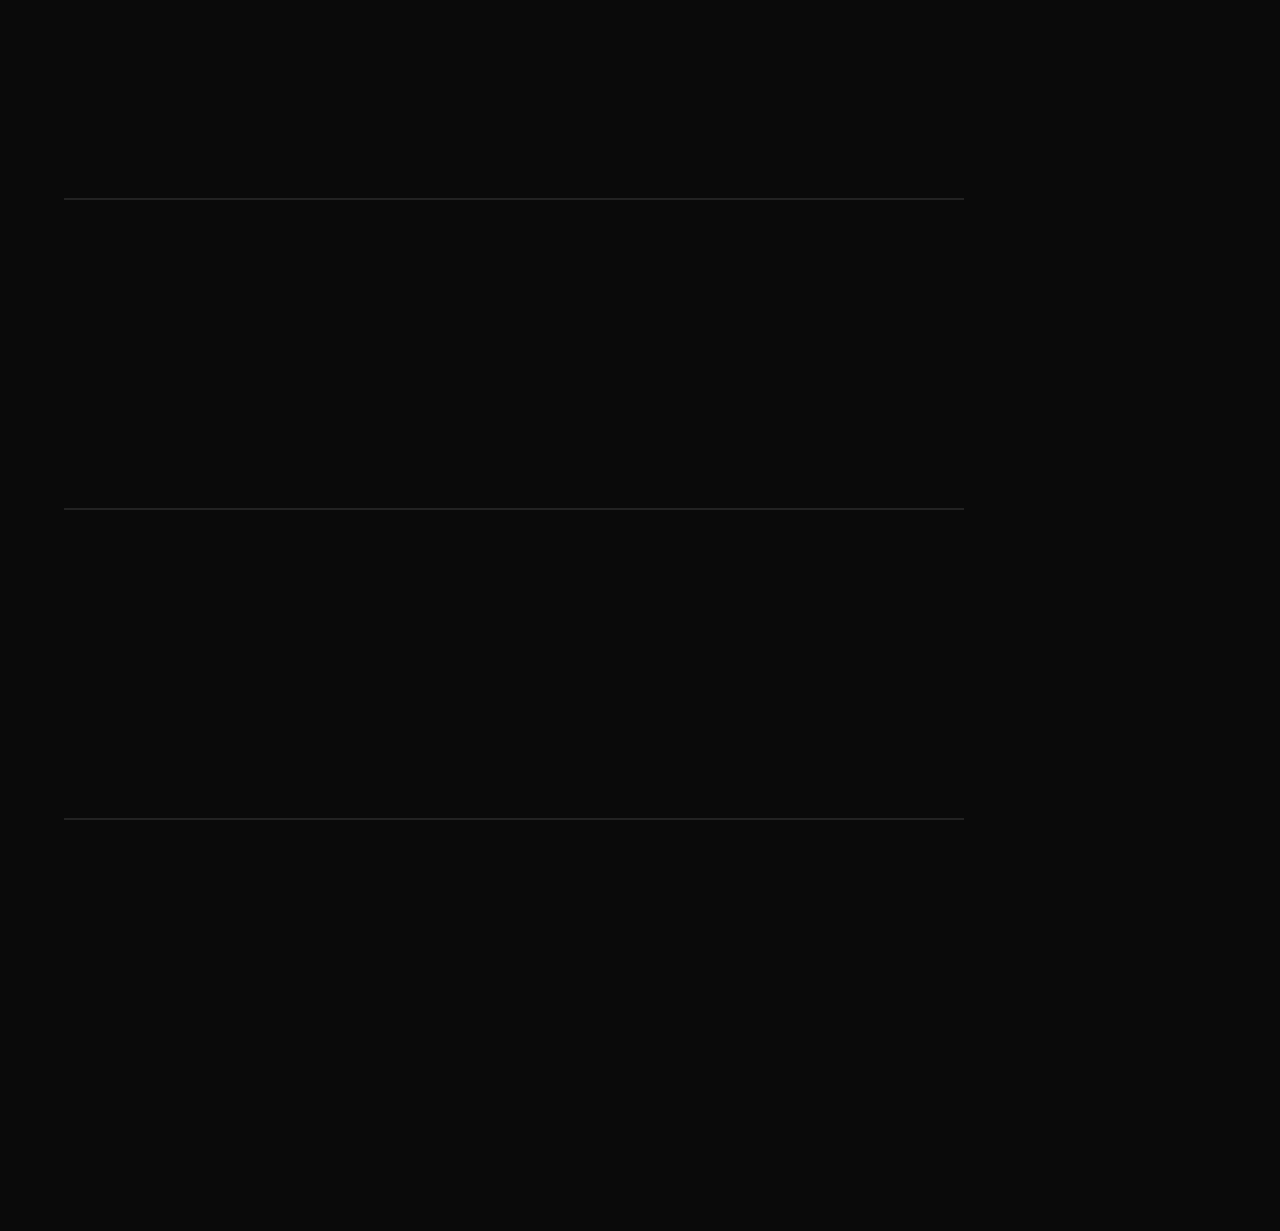
==== index.html @ 5291c87b "Initial commit with minimal aesthetic" ====
<!DOCTYPE html>
<html lang="en">
<head>
    <meta charset="UTF-8">
    <meta name="viewport" content="width=device-width, initial-scale=1.0">
    <title></title>
    <style>
        :root {
            --bg: #0a0a0a;
            --fg: #f5f5f5;
            --accent: #ff3333;
        }
        
        * {
            box-sizing: border-box;
            margin: 0;
            padding: 0;
            font-family: -apple-system, BlinkMacSystemFont, "Segoe UI", Roboto, Helvetica, Arial, sans-serif;
        }

        body {
            background-color: var(--bg);
            color: var(--fg);
            padding: 8vw 5vw;
            line-height: 1.5;
        }

        header {
            margin-bottom: 6rem;
        }

        h1 {
            font-size: clamp(3rem, 10vw, 8rem);
            font-weight: 800;
            letter-spacing: -0.04em;
            line-height: 1;
            margin-bottom: 2rem;
        }

        h2 {
            font-size: 1.2rem;
            font-weight: 600;
            text-transform: uppercase;
            letter-spacing: 0.15em;
            color: var(--accent);
            margin-bottom: 2rem;
            margin-top: 4rem;
        }

        section {
            margin-bottom: 6rem;
            border-top: 2px solid #222;
            padding-top: 3rem;
            max-width: 900px;
        }

        p {
            font-size: clamp(1.1rem, 2vw, 1.5rem);
            color: #888;
            max-width: 700px;
            margin-bottom: 1.5rem;
        }

        a {
            color: var(--fg);
            text-decoration: none;
            border-bottom: 2px solid var(--accent);
            padding-bottom: 2px;
            transition: all 0.2s ease;
        }

        a:hover {
            color: var(--bg);
            background-color: var(--accent);
        }

        .content-placeholder {
            min-height: 100px;
        }
    </style>
</head>
<body>
    <header>
        <h1></h1>
    </header>

    <main>
        <section id="about">
            <h2></h2>
            <div class="content-placeholder">
                <p></p>
            </div>
        </section>

        <section id="projects">
            <h2></h2>
            <div class="content-placeholder">
                <p></p>
            </div>
        </section>

        <section id="contact">
            <h2></h2>
            <div class="content-placeholder">
                <p></p>
            </div>
        </section>
    </main>
</body>
</html>
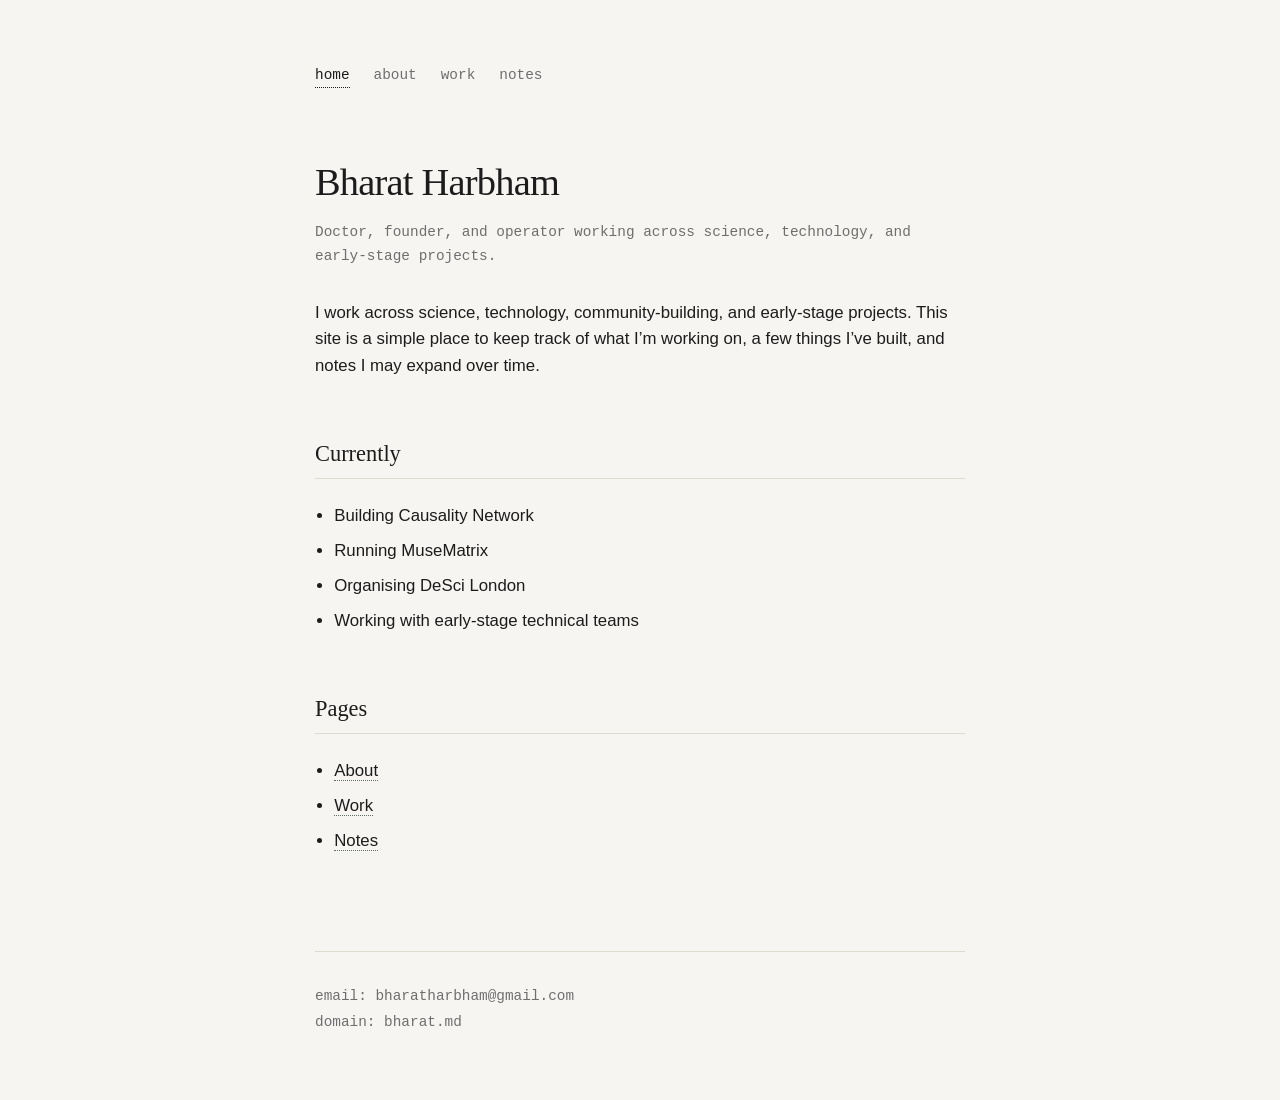
==== commit 0ceb591e: "Initialize static text-first personal site for bharat.md" ====
--- a/index.html
+++ b/index.html
@@ -3,108 +3,43 @@
 <head>
     <meta charset="UTF-8">
     <meta name="viewport" content="width=device-width, initial-scale=1.0">
-    <title></title>
-    <style>
-        :root {
-            --bg: #0a0a0a;
-            --fg: #f5f5f5;
-            --accent: #ff3333;
-        }
-        
-        * {
-            box-sizing: border-box;
-            margin: 0;
-            padding: 0;
-            font-family: -apple-system, BlinkMacSystemFont, "Segoe UI", Roboto, Helvetica, Arial, sans-serif;
-        }
-
-        body {
-            background-color: var(--bg);
-            color: var(--fg);
-            padding: 8vw 5vw;
-            line-height: 1.5;
-        }
-
-        header {
-            margin-bottom: 6rem;
-        }
-
-        h1 {
-            font-size: clamp(3rem, 10vw, 8rem);
-            font-weight: 800;
-            letter-spacing: -0.04em;
-            line-height: 1;
-            margin-bottom: 2rem;
-        }
-
-        h2 {
-            font-size: 1.2rem;
-            font-weight: 600;
-            text-transform: uppercase;
-            letter-spacing: 0.15em;
-            color: var(--accent);
-            margin-bottom: 2rem;
-            margin-top: 4rem;
-        }
-
-        section {
-            margin-bottom: 6rem;
-            border-top: 2px solid #222;
-            padding-top: 3rem;
-            max-width: 900px;
-        }
-
-        p {
-            font-size: clamp(1.1rem, 2vw, 1.5rem);
-            color: #888;
-            max-width: 700px;
-            margin-bottom: 1.5rem;
-        }
-
-        a {
-            color: var(--fg);
-            text-decoration: none;
-            border-bottom: 2px solid var(--accent);
-            padding-bottom: 2px;
-            transition: all 0.2s ease;
-        }
-
-        a:hover {
-            color: var(--bg);
-            background-color: var(--accent);
-        }
-
-        .content-placeholder {
-            min-height: 100px;
-        }
-    </style>
+    <title>Bharat Harbham</title>
+    <meta name="description" content="Personal site for Bharat Harbham.">
+    <link rel="stylesheet" href="styles.css">
 </head>
 <body>
-    <header>
-        <h1></h1>
-    </header>
+    <nav>
+        <a href="index.html" class="active">home</a>
+        <a href="about.html">about</a>
+        <a href="work.html">work</a>
+        <a href="notes.html">notes</a>
+    </nav>
 
     <main>
-        <section id="about">
-            <h2></h2>
-            <div class="content-placeholder">
-                <p></p>
-            </div>
-        </section>
+        <h1>Bharat Harbham</h1>
+        <span class="meta">Doctor, founder, and operator working across science, technology, and early-stage projects.</span>
 
-        <section id="projects">
-            <h2></h2>
-            <div class="content-placeholder">
-                <p></p>
-            </div>
-        </section>
+        <p>I work across science, technology, community-building, and early-stage projects. This site is a simple place to keep track of what I’m working on, a few things I’ve built, and notes I may expand over time.</p>
 
-        <section id="contact">
-            <h2></h2>
-            <div class="content-placeholder">
-                <p></p>
-            </div>
-        </section>
+        <h2>Currently</h2>
+        <ul>
+            <li>Building Causality Network</li>
+            <li>Running MuseMatrix</li>
+            <li>Organising DeSci London</li>
+            <li>Working with early-stage technical teams</li>
+        </ul>
+        
+        <h2>Pages</h2>
+        <ul>
+            <li><a href="about.html">About</a></li>
+            <li><a href="work.html">Work</a></li>
+            <li><a href="notes.html">Notes</a></li>
+        </ul>
     </main>
+
+    <footer>
+        email: bharatharbham@gmail.com <br>
+        domain: bharat.md
+    </footer>
 </body>
 </html>
--- a/styles.css
+++ b/styles.css
@@ -0,0 +1,164 @@
+:root {
+  --bg: #f7f5f2;
+  --text: #1c1c1c;
+  --accent: #5c6b65;
+  --meta: #6e6e6e;
+  --border: #dfdbd2;
+  --font-serif: 'Georgia', 'EB Garamond', 'Times New Roman', serif;
+  --font-sans: -apple-system, BlinkMacSystemFont, 'Segoe UI', Roboto, Oxygen, Ubuntu, Cantarell, sans-serif;
+  --font-mono: 'SFMono-Regular', Consolas, 'Liberation Mono', Menlo, monospace;
+}
+
+body {
+  background: var(--bg);
+  color: var(--text);
+  font-family: var(--font-sans);
+  line-height: 1.6;
+  max-width: 650px;
+  margin: 0 auto;
+  padding: 4rem 1.5rem;
+  -webkit-font-smoothing: antialiased;
+  -moz-osx-font-smoothing: grayscale;
+}
+
+h1, h2, h3, h4 {
+  font-family: var(--font-serif);
+  font-weight: normal;
+  color: var(--text);
+  margin-top: 2.5rem;
+  margin-bottom: 1rem;
+}
+
+h1 {
+  font-size: 2.4rem;
+  letter-spacing: -0.02em;
+  margin-top: 0;
+  margin-bottom: 0.5rem;
+}
+
+h2 {
+  font-size: 1.4rem;
+  border-bottom: 1px solid var(--border);
+  padding-bottom: 0.4rem;
+  margin-bottom: 1.5rem;
+  margin-top: 3.5rem;
+}
+
+h3 {
+  font-size: 1.2rem;
+  margin-bottom: 0.5rem;
+}
+
+p {
+  margin-bottom: 1.4rem;
+  font-size: 1.05rem;
+}
+
+a {
+  color: var(--text);
+  text-decoration: none;
+  border-bottom: 1px dotted var(--accent);
+  transition: all 0.2s ease;
+}
+
+a:hover {
+  color: var(--accent);
+  border-bottom-style: solid;
+}
+
+nav {
+  margin-bottom: 4rem;
+  font-family: var(--font-mono);
+  font-size: 0.9rem;
+  display: flex;
+  gap: 1.5rem;
+  flex-wrap: wrap;
+}
+
+nav a {
+  color: var(--meta);
+  border: none;
+  text-transform: lowercase;
+}
+
+nav a:hover, nav a.active {
+  color: var(--text);
+  border-bottom: 1px dotted var(--text);
+}
+
+ul {
+  padding-left: 1.2rem;
+  margin-bottom: 1.5rem;
+}
+
+li {
+  margin-bottom: 0.5rem;
+  font-size: 1.05rem;
+}
+
+.meta {
+  font-family: var(--font-mono);
+  font-size: 0.9rem;
+  color: var(--meta);
+  margin-top: 0;
+  margin-bottom: 2rem;
+  display: block;
+}
+
+.note-card {
+  border-left: 2px solid var(--border);
+  padding-left: 1.2rem;
+  margin-bottom: 2.5rem;
+}
+
+.note-card a {
+  border: none;
+}
+
+.note-card h3 {
+  margin-top: 0;
+  margin-bottom: 0.4rem;
+  font-family: var(--font-sans);
+  font-weight: 600;
+  font-size: 1.1rem;
+}
+
+.note-card h3 a {
+  color: var(--text);
+}
+
+.note-card h3 a:hover {
+  color: var(--accent);
+}
+
+.note-card p {
+  color: var(--meta);
+  font-size: 1rem;
+  margin-bottom: 0;
+}
+
+blockquote {
+  border-left: 2px solid var(--accent);
+  padding-left: 1.2rem;
+  margin-left: 0;
+  color: var(--meta);
+  font-style: italic;
+  font-size: 1.1rem;
+  margin-bottom: 1.5rem;
+}
+
+footer {
+  margin-top: 6rem;
+  padding-top: 2rem;
+  border-top: 1px solid var(--border);
+  font-family: var(--font-mono);
+  font-size: 0.9rem;
+  color: var(--meta);
+  line-height: 1.8;
+}
+
+@media (max-width: 600px) {
+  body {
+    padding: 2rem 1.2rem;
+  }
+}
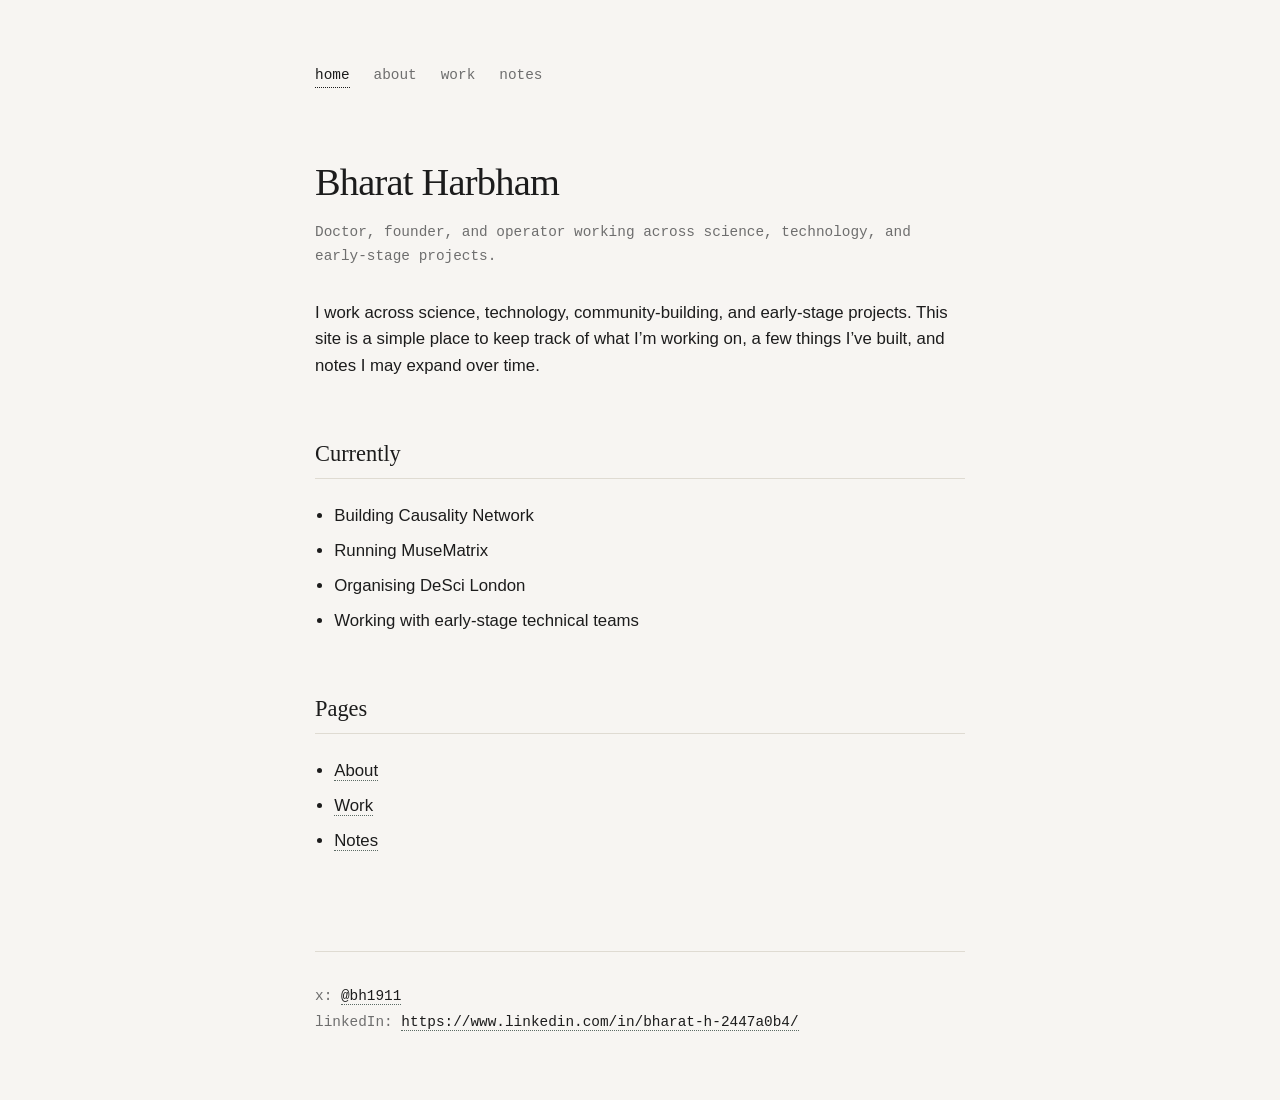
==== commit 63fc8a3c: "Update footer with X and LinkedIn links" ====
--- a/index.html
+++ b/index.html
@@ -38,8 +38,8 @@
     </main>
 
     <footer>
-        email: bharatharbham@gmail.com <br>
-        domain: bharat.md
+        x: <a href="https://x.com/bh1911" target="_blank">@bh1911</a> <br>
+        linkedIn: <a href="https://www.linkedin.com/in/bharat-h-2447a0b4/" target="_blank">https://www.linkedin.com/in/bharat-h-2447a0b4/</a>
     </footer>
 </body>
 </html>
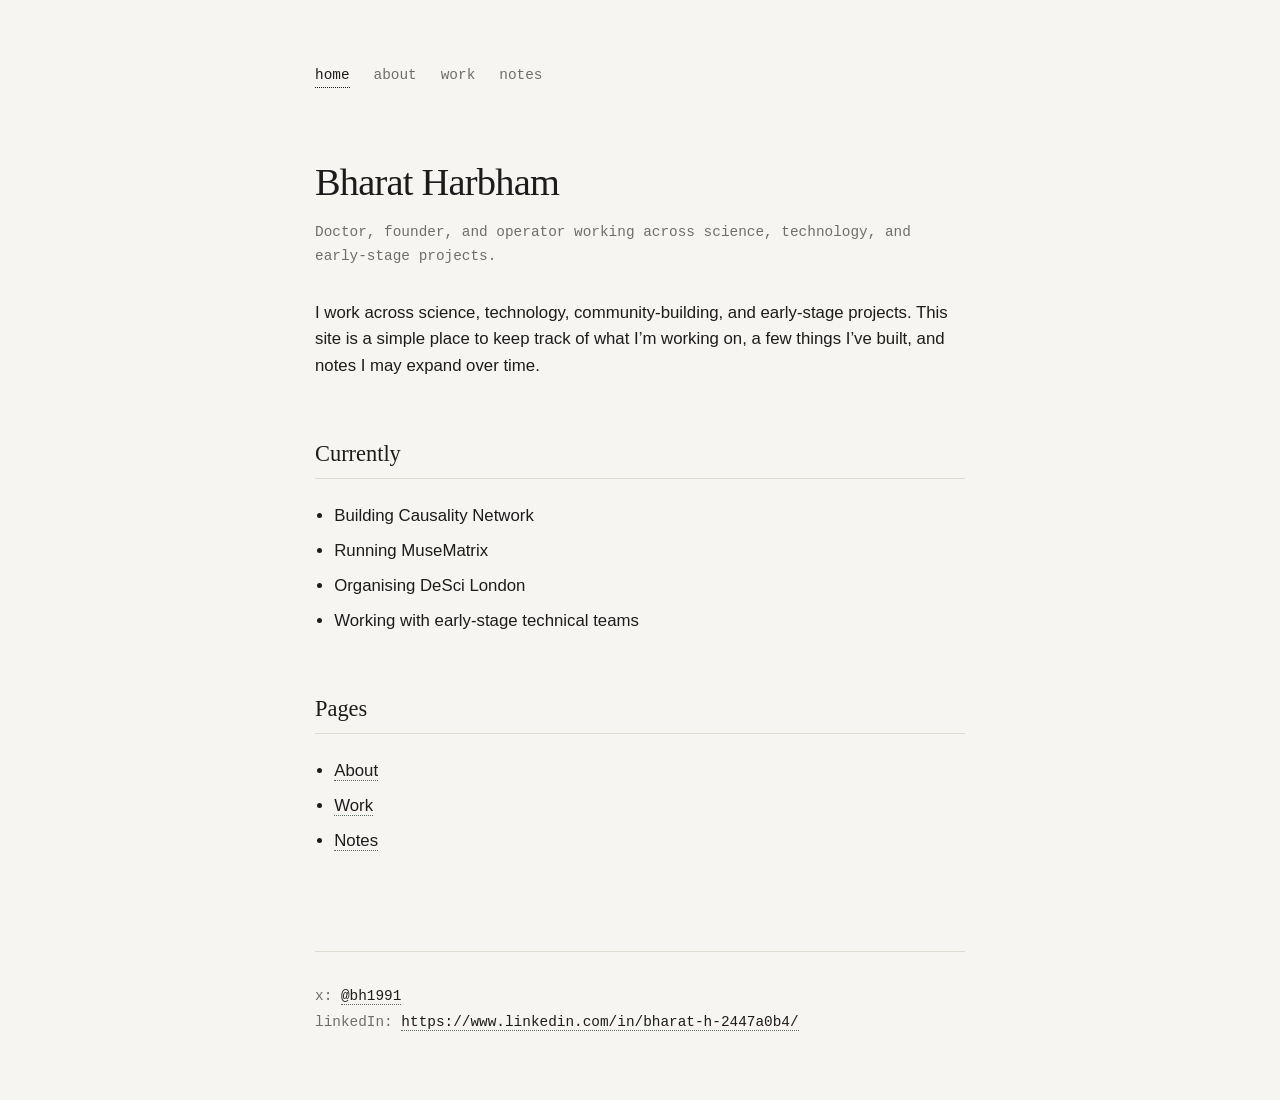
==== commit 3e579cd4: "Fix X handle typo in footer" ====
--- a/index.html
+++ b/index.html
@@ -38,7 +38,7 @@
     </main>
 
     <footer>
-        x: <a href="https://x.com/bh1911" target="_blank">@bh1911</a> <br>
+        x: <a href="https://x.com/bh1991" target="_blank">@bh1991</a> <br>
         linkedIn: <a href="https://www.linkedin.com/in/bharat-h-2447a0b4/" target="_blank">https://www.linkedin.com/in/bharat-h-2447a0b4/</a>
     </footer>
 </body>
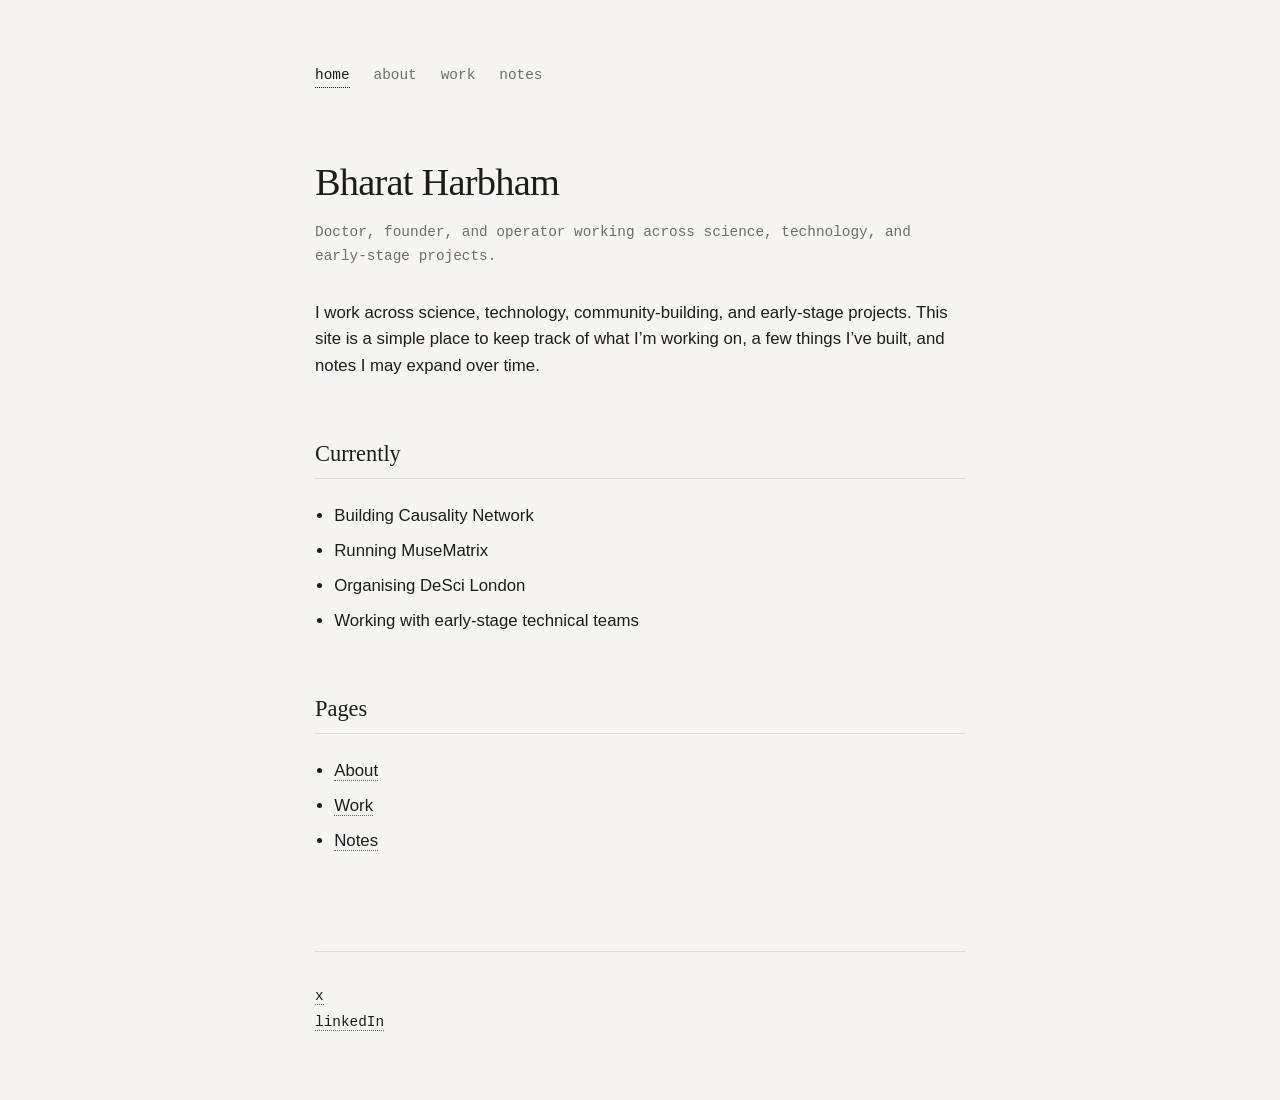
==== commit 75a1b2fb: "Hide raw URLs and clean up footer hyperlinking" ====
--- a/index.html
+++ b/index.html
@@ -38,8 +38,8 @@
     </main>
 
     <footer>
-        x: <a href="https://x.com/bh1991" target="_blank">@bh1991</a> <br>
-        linkedIn: <a href="https://www.linkedin.com/in/bharat-h-2447a0b4/" target="_blank">https://www.linkedin.com/in/bharat-h-2447a0b4/</a>
+        <a href="https://x.com/bh1991" target="_blank">x</a> <br>
+        <a href="https://www.linkedin.com/in/bharat-h-2447a0b4/" target="_blank">linkedIn</a>
     </footer>
 </body>
 </html>
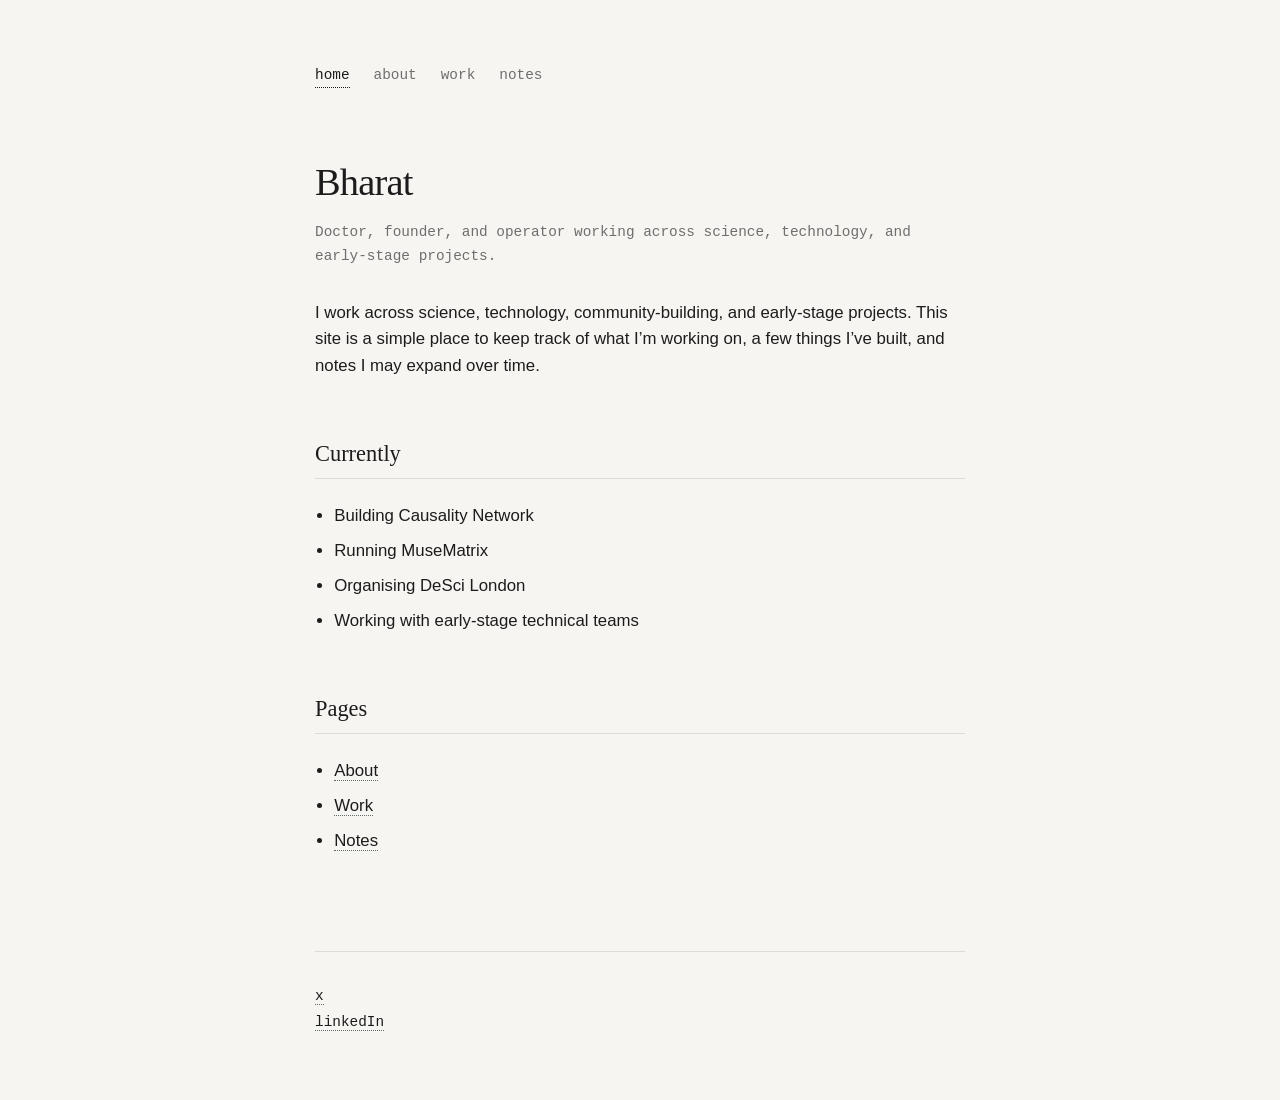
==== commit b468769f: "Remove surname from all pages" ====
--- a/index.html
+++ b/index.html
@@ -3,8 +3,8 @@
 <head>
     <meta charset="UTF-8">
     <meta name="viewport" content="width=device-width, initial-scale=1.0">
-    <title>Bharat Harbham</title>
-    <meta name="description" content="Personal site for Bharat Harbham.">
+    <title>Bharat</title>
+    <meta name="description" content="Personal site for Bharat.">
     <link rel="stylesheet" href="styles.css">
 </head>
 <body>
@@ -16,7 +16,7 @@
     </nav>
 
     <main>
-        <h1>Bharat Harbham</h1>
+        <h1>Bharat</h1>
         <span class="meta">Doctor, founder, and operator working across science, technology, and early-stage projects.</span>
 
         <p>I work across science, technology, community-building, and early-stage projects. This site is a simple place to keep track of what I’m working on, a few things I’ve built, and notes I may expand over time.</p>
